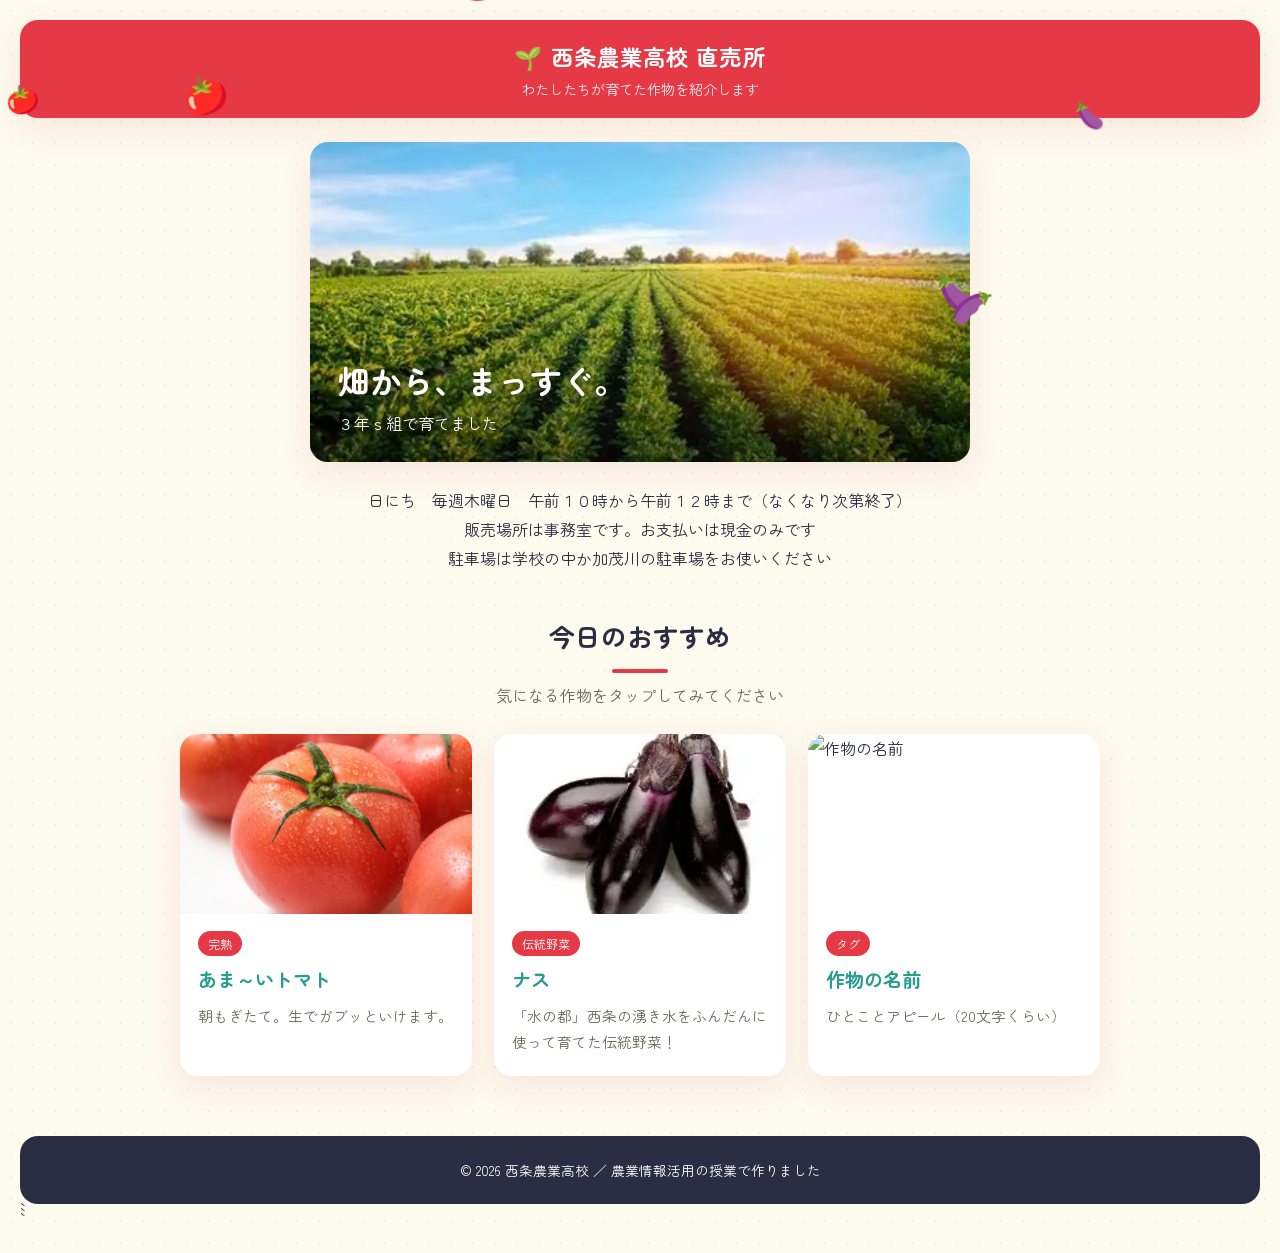
==== index.html @ 8bb03d38 "Update index.html" ====
<!DOCTYPE html>
<!-- =========================================================
     index.html  ―― サイトの入口（トップページ）
     👤 担当：構成リーダー（　小石蓮人　）さん

     このページは「お店の入口」です。
     ・上に大きな写真（ヒーロー）
     ・下に作物カードを並べる
     カードをクリックすると、各作物のページに移動します。
     新しい作物を追加するときは、下の <a class="card"> ... </a> を
     1つコピーして、リンク先・写真・名前を変えればOK。
     ========================================================= -->
<html lang="ja">
<head>
  <meta charset="UTF-8">
  <meta name="viewport" content="width=device-width, initial-scale=1.0">

  <!-- ✏️ ブラウザのタブに出る名前。学校・農場の名前に変えよう -->
  <title>西条農業高校 直売所サイト</title>

  <!-- 見た目を読み込む（さわらなくてOK） -->
  <link rel="stylesheet" href="style.css">
  <!-- フォント（さわらなくてOK） -->
  <link rel="preconnect" href="https://fonts.googleapis.com">
  <link rel="preconnect" href="https://fonts.gstatic.com" crossorigin>
  <link href="https://fonts.googleapis.com/css2?family=Zen+Maru+Gothic:wght@400;500;700&display=swap" rel="stylesheet">
</head>

<body>

  <!-- ▼ 上の帯（全ページ共通）✏️ 農場名を変えよう -->
  <header class="site-header">
    <div class="farm-name">🌱 西条農業高校 直売所</div>
    <div class="farm-sub">わたしたちが育てた作物を紹介します</div>
  </header>

  <!-- ▼ ヒーロー（一番上の大きな写真）✏️ images/hero.jpg を自分たちの写真に -->
  <section class="hero">
    <img src="images/sainougazou.jpg" alt="学校農場の写真">
    <div class="hero-text">
      <h1>畑から、まっすぐ。</h1>
      <p>３年ｓ組で育てました</p>
    </div>
  </section>
 <p class="center-text">日にち　毎週木曜日　午前１０時から午前１２時まで（なくなり次第終了）</p>
     <p class="center-text">販売場所は事務室です。お支払いは現金のみです</p>
     <p class="center-text">駐車場は学校の中か加茂川の駐車場をお使いください</p>
     
  <!-- ▼ ここから作物の一覧 -->
  <main class="container">
    <h2 class="section-title">今日のおすすめ</h2>
    <p class="lead">気になる作物をタップしてみてください</p>

    <div class="card-grid">

      <!-- ===== カード1：トマト（見本ページにリンク）===== -->
      <a class="card" href="tomato.html">
        <img src="images/tomato.jpg" alt="トマト">
          
        <div class="card-body">
          <span class="tag">完熟</span>
          <h3>あま～いトマト</h3>
          <p>朝もぎたて。生でガブッといけます。</p>
        </div>
      </a>

      <!-- ===== カード2：あなたの作物（コピーして増やせる）===== -->
      <!-- ✏️ href を作ったページ名に、img を写真に、文章を自分の言葉に -->
      <a class="card" href="template-product.html">
        <img src="images/nasu.jpg" alt="作物の名前">
           
        <div class="card-body">
          <span class="tag">伝統野菜</span>
          <h3>ナス</h3>
          <p>「水の都」西条の湧き水をふんだんに使って育てた伝統野菜！</p>
        </div>
      </a>

      <!-- ===== カード3：コピー用の見本（増やすときはこれを複製）===== -->
      <a class="card" href="template-product.html">
        <img src="images/photo.jpg" alt="作物の名前">
        <div class="card-body">
          <span class="tag">タグ</span>
          <h3>作物の名前</h3>
          <p>ひとことアピール（20文字くらい）</p>
        </div>
      </a>

    </div>
  </main>

  <!-- ▼ 下の帯（全ページ共通）✏️ 学校名・年などを入れよう -->
  <footer class="site-footer">
    © 2026 西条農業高校 ／ 農業情報活用の授業で作りました
  </footer>

<script>
        // 降らせたい絵文字のリスト
        const emojis = ['🍅', '🍆', '🍅', '🍆']; 

        function createDrop() {
            const drop = document.createElement('div');
            
            // ランダムにトマトかナスを選ぶ
            drop.innerText = emojis[Math.floor(Math.random() * emojis.length)];
            
            // 基本のスタイルを設定
            drop.style.position = 'fixed';
            drop.style.left = Math.random() * 100 + 'vw'; // 左右ランダムな位置
            drop.style.fontSize = (Math.random() * 20 + 20) + 'px'; // 大きさ（20px〜40px）
            drop.style.zIndex = '9999'; // 一番手前に表示
            drop.style.pointerEvents = 'none'; // クリックの邪魔をしない
            drop.style.userSelect = 'none'; // 文字選択されないようにする
            
            // スタート位置（画面のすぐ上）
            let posY = -50;
            drop.style.top = posY + 'px';
            
            // クルクル回すための角度
            let angle = 0;
            const spinSpeed = Math.random() * 4 - 2; // 回転速度と方向をランダムに
            
            document.body.appendChild(drop);

            // 落ちるスピードをランダムに設定（数値が大きいほど速い）
            const fallSpeed = Math.random() * 3 + 2; 

            // パラパラと下に動かすタイマー処理
            const timer = setInterval(() => {
                posY += fallSpeed; // 下に移動
                angle += spinSpeed; // 回転
                
                drop.style.top = posY + 'px';
                drop.style.transform = `rotate(${angle}deg)`;
                
                // 画面の一番下（ウィンドウの高さ）を超えたら消去する
                if (posY > window.innerHeight) {
                    clearInterval(timer);
                    drop.remove();
                }
            }, 20); // 0.02秒ごとに少しずつ動かす
        }

        // 0.4秒（400ミリ秒）ごとに1個降らせる
        setInterval(createDrop, 400);
    </script>
    ```


</body>
</html>
---- style.css ----
/* =========================================================
   1. テーマカラーの設定（トマト色・一括管理）
   ========================================================= */
:root {
    --primary-color: #e63946;    /* トマトの鮮やかな赤 */
    --accent-color: #2a9d8f;     /* ヘタの新鮮な緑 */
    --bg-color: #fdfaee;         /* 優しいクリーム色の背景 */
    --text-color: #2b2d42;       /* 読みやすい濃いグレー */
    --card-bg: #ffffff;          /* カードの白 */
    --radius: 18px;              /* 角の丸み */
    --shadow: 0 10px 30px rgba(230, 57, 70, 0.1); /* トマト色に合わせた柔らかい影 */
}

/* =========================================================
   2. 全体・ベースの設定
   ========================================================= */
* {
    margin: 0;
    padding: 0;
    box-sizing: border-box;
}

body {
    font-family: "Zen Maru Gothic", 'Helvetica Neue', Arial, sans-serif;
    background-color: var(--bg-color);
    color: var(--text-color);
    line-height: 1.8;
    padding: 20px;
    /* 背景にうっすら緑のドット模様（トマト畑のイメージ） */
    background-image: radial-gradient(rgba(42, 157, 143, 0.08) 1px, transparent 1px);
    background-size: 22px 22px;
}

img {
    max-width: 100%;
    display: block;
}

a {
    color: var(--accent-color);
}

/* 中身を中央にそろえる共通の箱 */
.container {
    max-width: 960px;
    margin: 0 auto;
    padding: 0 20px;
}

.center-text {
    text-align: center;
}

/* =========================================================
   3. ヘッダー（全ページ共通の上の帯）
   ========================================================= */
.site-header {
    background-color: var(--primary-color); /* ヘッダーをトマトの赤に */
    color: #fff;
    padding: 16px 24px;
    text-align: center;
    border-radius: var(--radius);
    margin-bottom: 20px;
    box-shadow: var(--shadow);
}

.site-header .farm-name {
    font-size: 1.4rem;
    font-weight: 700;
    letter-spacing: 0.05em;
}

.site-header .farm-sub {
    font-size: 0.9rem;
    opacity: 0.9;
}

/* =========================================================
   4. トップページの「ヒーロー」（一番上の大きな写真）
   ========================================================= */
.hero {
    position: relative;
    margin: 24px auto;
    max-width: 660px;
    border-radius: var(--radius);
    overflow: hidden;
    box-shadow: var(--shadow);
}

.hero img {
    width: 100%;
    height: 320px;
    object-fit: cover;
    transition: transform 0.5s ease;
}

/* ヒーロー画像も少しだけ動くと楽しい */
.hero:hover img {
    transform: scale(1.03);
}

.hero .hero-text {
    position: absolute;
    left: 28px;
    bottom: 24px;
    color: #fff;
    text-shadow: 0 2px 8px rgba(0, 0, 0, 0.5);
    z-index: 2;
}

.hero .hero-text h1 {
    font-size: 2rem;
}

/* 画像の上にうっすら黒い影を敷いて文字を読みやすくする */
.hero::after {
    content: '';
    position: absolute;
    top: 0; left: 0; width: 100%; height: 100%;
    background: linear-gradient(to top, rgba(0,0,0,0.5) 0%, transparent 60%);
    pointer-events: none;
}

/* =========================================================
   5. セクションの見出し
   ========================================================= */
.section-title {
    text-align: center;
    color: var(--text-color);
    font-size: 1.6rem;
    margin: 40px 0 8px;
}

.section-title::after {
    content: "";
    display: block;
    width: 56px;
    height: 4px;
    background: var(--primary-color); /* 下線をトマトの赤に */
    border-radius: 2px;
    margin: 10px auto 0;
}

.lead {
    text-align: center;
    color: #6b6657;
    margin-bottom: 24px;
}

/* =========================================================
   6. トップページの商品カード（クリックで各ページへ）
   ========================================================= */
.card-grid {
    display: grid;
    grid-template-columns: repeat(auto-fill, minmax(240px, 1fr));
    gap: 22px;
    margin: 20px 0 60px;
}

.card {
    background: var(--card-bg);
    border-radius: var(--radius);
    overflow: hidden;
    box-shadow: var(--shadow);
    text-decoration: none;
    color: var(--text-color);
    transition: transform 0.2s ease, box-shadow 0.2s ease;
    display: flex;
    flex-direction: column; /* 高さを揃えるための設定 */
}

.card:hover {
    transform: translateY(-6px);            /* マウスを乗せると少し浮く */
    box-shadow: 0 16px 36px rgba(230, 57, 70, 0.2); /* ホバー時はトマト色の影に */
}

.card img {
    width: 100%;
    height: 180px;
    object-fit: cover;
    transition: transform 0.3s ease;
}

.card:hover img {
    transform: scale(1.05);                 /* マウスホバーで画像が少し拡大 */
}

.card .card-body {
    padding: 14px 18px 20px;
    flex-grow: 1;                           /* 中身が短くてもカードの下まで引き伸ばす */
}

.card .card-body h3 {
    color: var(--accent-color);             /* ヘタの新鮮な緑 */
    font-size: 1.2rem;
    margin-bottom: 6px;
}

.card .card-body p {
    font-size: 0.92rem;
    color: #6b6657;
}

.card .tag {
    display: inline-block;
    background: var(--primary-color);       /* トマトの赤 */
    color: #fff;
    font-size: 0.75rem;
    padding: 2px 10px;
    border-radius: 999px;
    margin-bottom: 6px;
}

/* =========================================================
   7. 商品ページ（tomato.html など 1作物のページ）
   ========================================================= */
.product {
    background: var(--card-bg);
    max-width: 760px;
    margin: 30px auto 50px;
    border-radius: var(--radius);
    overflow: hidden;
    box-shadow: var(--shadow);
}

.product .product-photo {
    width: 100%;
    height: 360px;
    object-fit: cover;
}

.product .product-body {
    padding: 28px 30px 36px;
}

.product .catch {
    color: var(--primary-color);           /* トマトの赤 */
    font-weight: 700;
    font-size: 1.1rem;
}

.product h1 {
    color: var(--text-color);
    font-size: 2rem;
    margin: 4px 0 18px;
}

/* 「だれに / おすすめの食べ方」などの小見出し */
.product h2 {
    color: var(--text-color);
    font-size: 1.2rem;
    border-left: 6px solid var(--primary-color); /* 左側の縦線をトマトの赤に */
    padding-left: 12px;
    margin: 26px 0 8px;
}

.back-link {
    display: inline-block;
    margin: 0 0 30px 20px;
    color: var(--accent-color);             /* ヘタの緑 */
    text-decoration: none;
    font-weight: 500;
}

.back-link:hover {
    text-decoration: underline;
}

/* =========================================================
   8. フッター（全ページ共通の下の帯）
   ========================================================= */
.site-footer {
    background: var(--text-color);          /* 濃いグレー */
    color: #fff;
    text-align: center;
    padding: 22px;
    font-size: 0.85rem;
    margin-top: 40px;
    border-radius: var(--radius);
}

/* =========================================================
   9. スマホ向けの調整
   ========================================================= */
@media (max-width: 600px) {
    body {
        padding: 10px;
    }
    .hero img { 
        height: 220px; 
    }
    .hero .hero-text h1 { 
        font-size: 1.4rem; 
    }
    .product .product-photo { 
        height: 240px; 
    }
    .product .product-body {
        padding: 20px 16px 24px;            /* 画面が狭いときは余白を詰めて読みやすく */
    }
}
/* =========================================================
   トマトとナスが降るアニメーションの設定
   ========================================================= */
@keyframes fall {
    0% {
        top: -50px;
        opacity: 0;
    }
    10% {
        opacity: 1; /* 画面に入ったらパッと見えるように */
    }
    100% {
        top: 105vh; /* 画面の一番下まで落ちる */
    }
}

@keyframes spin {
    0% {
        transform: rotate(0deg);
    }
    100% {
        transform: rotate(360deg); /* 1周くるくる回る */
    }
}
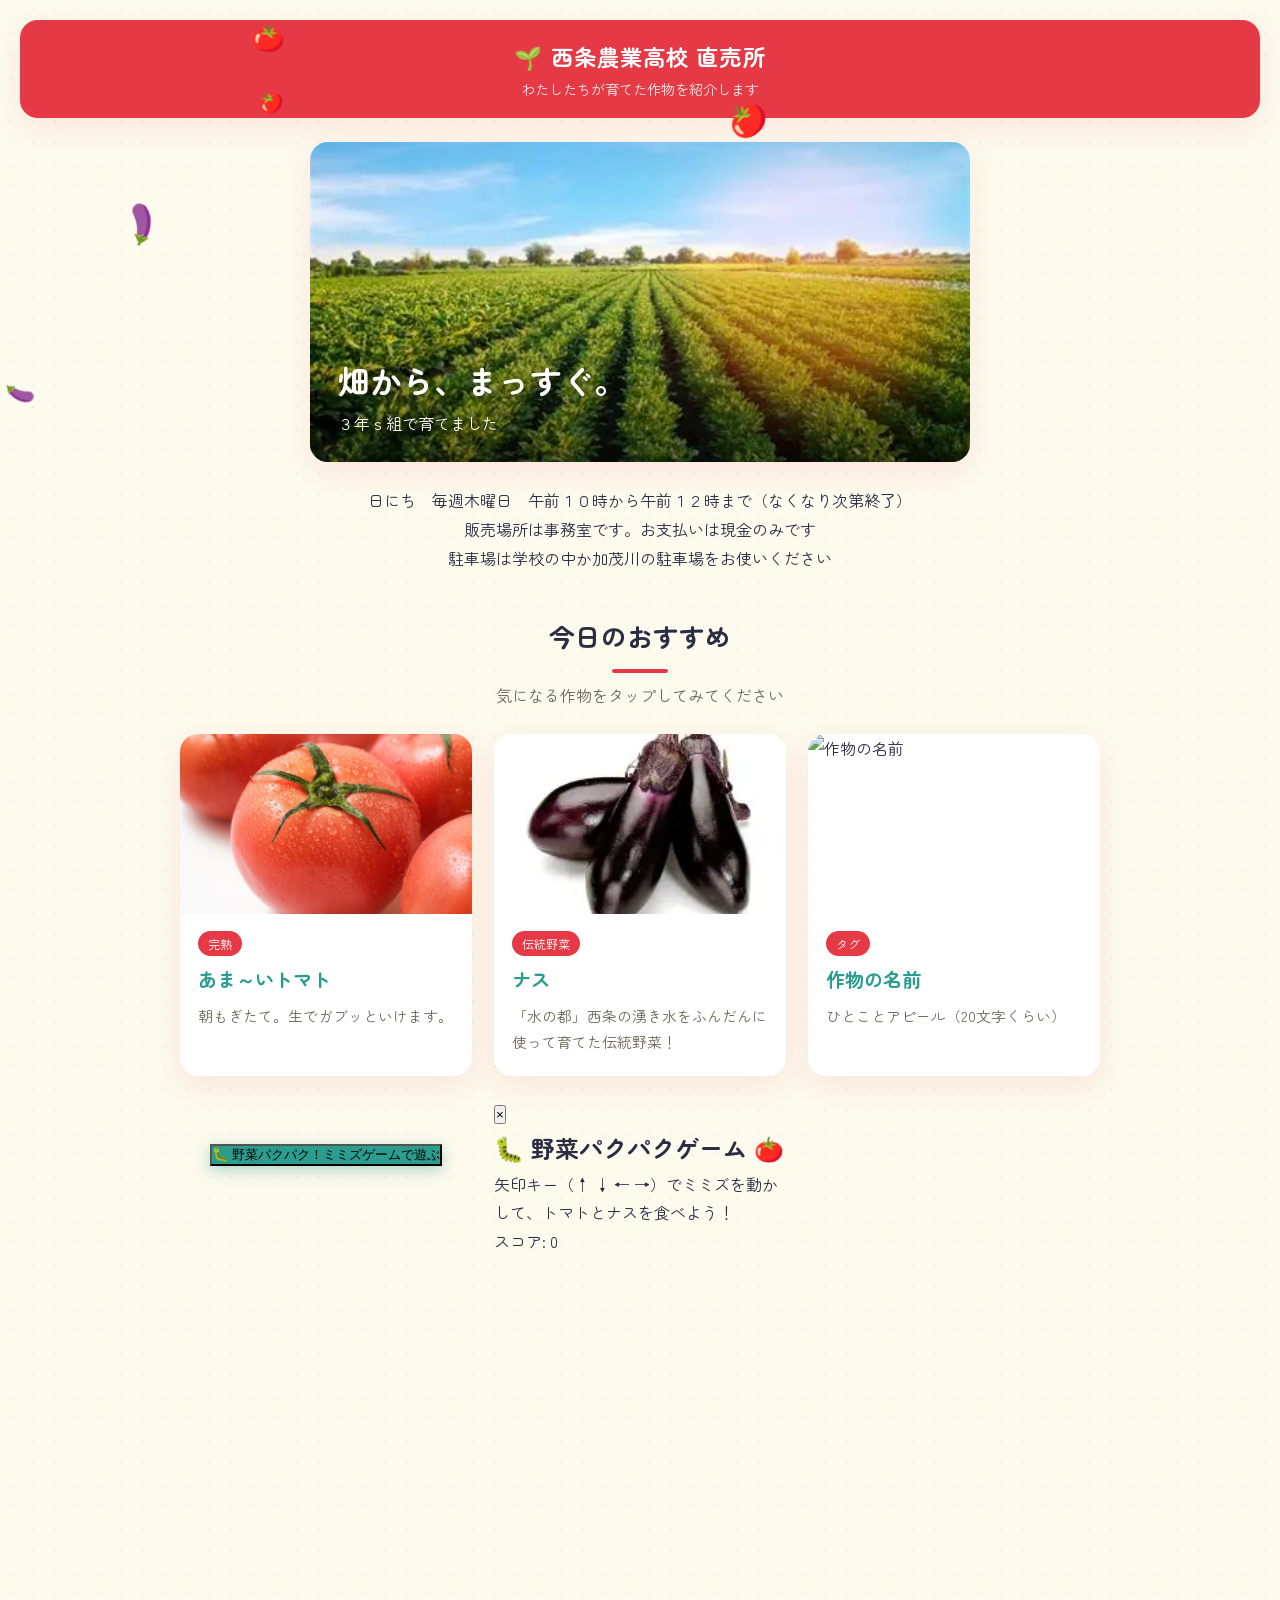
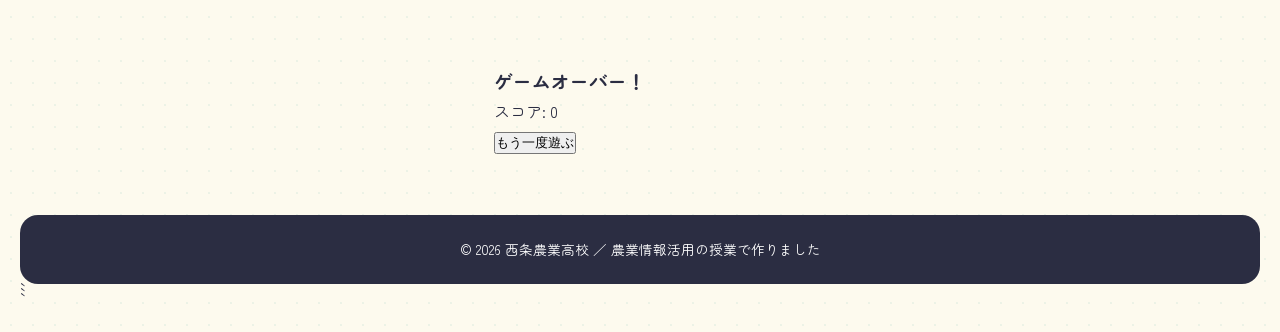
==== commit c8cad790: "Update index.html" ====
--- a/index.html
+++ b/index.html
@@ -86,6 +86,33 @@
         </div>
       </a>
 
+         <div class="center-text" style="margin: 40px 0;">
+    <button id="open-game-btn" class="btn" style="background-color: var(--accent-color); box-shadow: 0 4px 15px rgba(42, 157, 143, 0.4);">
+        🐛 野菜パクパク！ミミズゲームで遊ぶ
+    </button>
+</div>
+
+<div id="game-overlay" class="game-overlay">
+    <div class="game-modal">
+        <button id="close-game-btn" class="close-btn">&times;</button>
+        <h2>🐛 野菜パクパクゲーム 🍅</h2>
+        <p class="game-instruction">矢印キー（↑ ↓ ← →）でミミズを動かして、トマトとナスを食べよう！</p>
+        
+        <div class="score-board">
+            スコア: <span id="game-score">0</span>
+        </div>
+        
+        <div class="canvas-wrapper">
+            <canvas id="gameCanvas" width="400" height="400"></canvas>
+            <div id="game-over-screen" class="game-over-screen">
+                <h3>ゲームオーバー！</h3>
+                <p>スコア: <span id="final-score">0</span></p>
+                <button id="restart-game-btn" class="btn">もう一度遊ぶ</button>
+            </div>
+        </div>
+    </div>
+</div>
+         
     </div>
   </main>
 
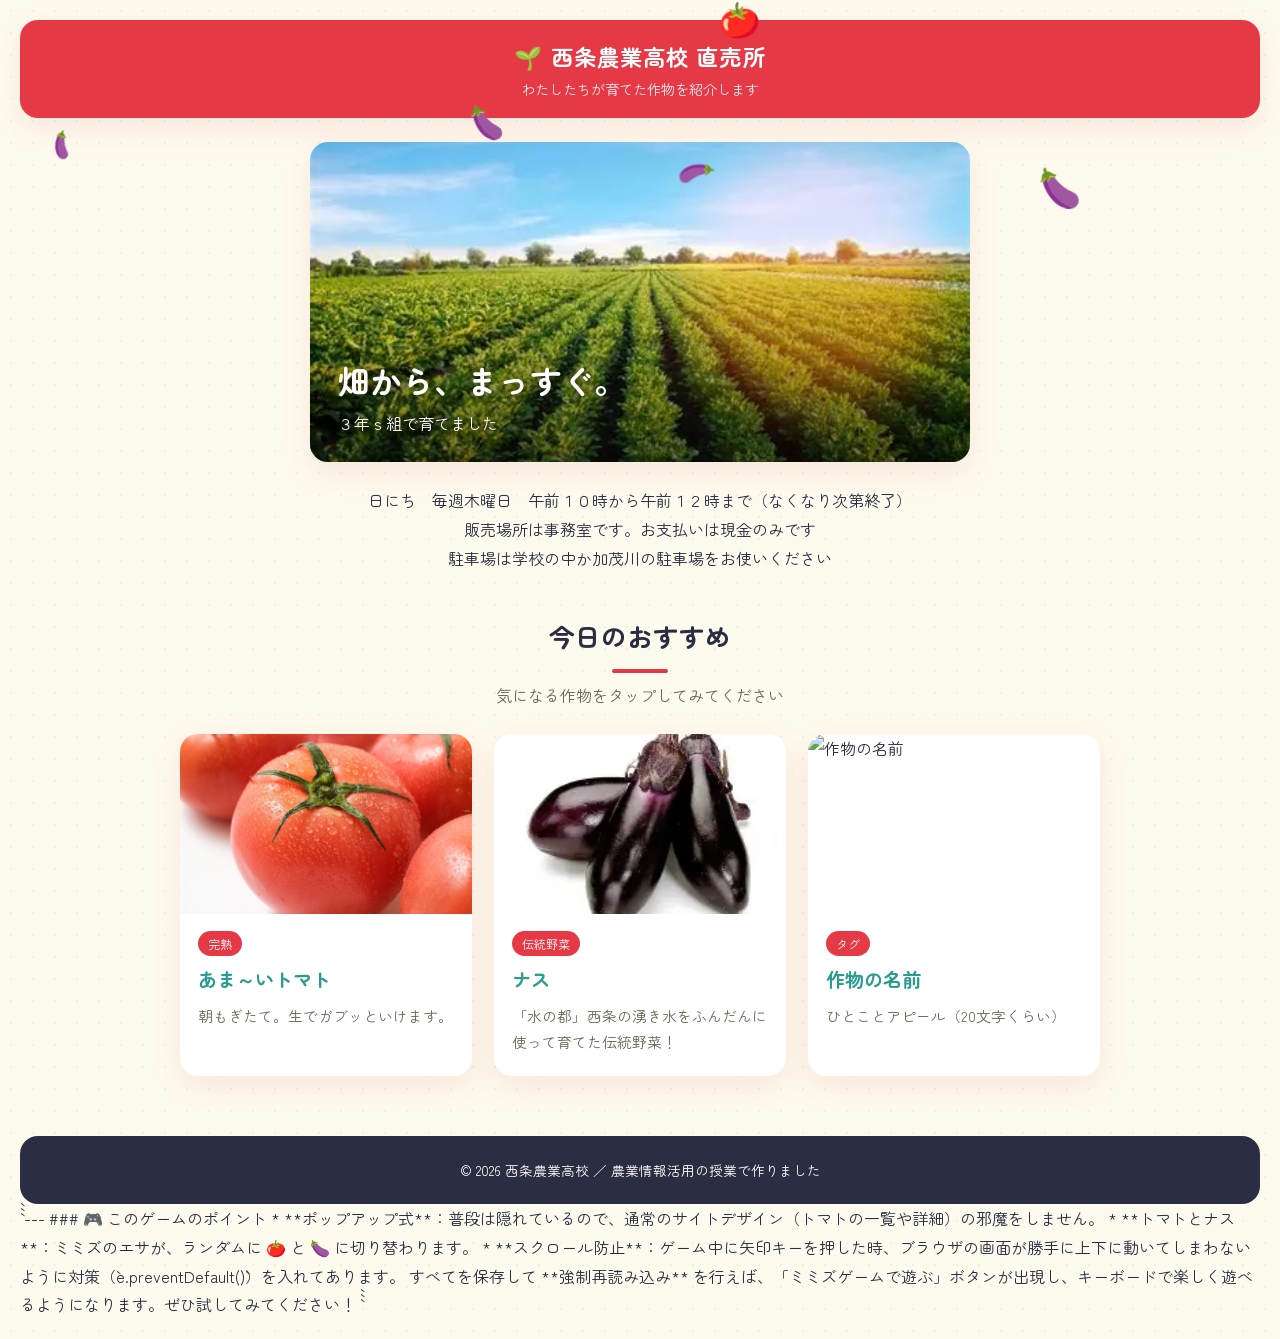
==== commit 15288aaf: "Update index.html" ====
--- a/index.html
+++ b/index.html
@@ -86,33 +86,6 @@
         </div>
       </a>
 
-         <div class="center-text" style="margin: 40px 0;">
-    <button id="open-game-btn" class="btn" style="background-color: var(--accent-color); box-shadow: 0 4px 15px rgba(42, 157, 143, 0.4);">
-        🐛 野菜パクパク！ミミズゲームで遊ぶ
-    </button>
-</div>
-
-<div id="game-overlay" class="game-overlay">
-    <div class="game-modal">
-        <button id="close-game-btn" class="close-btn">&times;</button>
-        <h2>🐛 野菜パクパクゲーム 🍅</h2>
-        <p class="game-instruction">矢印キー（↑ ↓ ← →）でミミズを動かして、トマトとナスを食べよう！</p>
-        
-        <div class="score-board">
-            スコア: <span id="game-score">0</span>
-        </div>
-        
-        <div class="canvas-wrapper">
-            <canvas id="gameCanvas" width="400" height="400"></canvas>
-            <div id="game-over-screen" class="game-over-screen">
-                <h3>ゲームオーバー！</h3>
-                <p>スコア: <span id="final-score">0</span></p>
-                <button id="restart-game-btn" class="btn">もう一度遊ぶ</button>
-            </div>
-        </div>
-    </div>
-</div>
-         
     </div>
   </main>
 
@@ -171,6 +144,147 @@
         // 0.4秒（400ミリ秒）ごとに1個降らせる
         setInterval(createDrop, 400);
     </script>
+     <script>
+        const overlay = document.getElementById('game-overlay');
+        const openBtn = document.getElementById('open-game-btn');
+        const closeBtn = document.getElementById('close-game-btn');
+        const restartBtn = document.getElementById('restart-game-btn');
+        const gameOverScreen = document.getElementById('game-over-screen');
+        const canvas = document.getElementById('gameCanvas');
+        const ctx = canvas.getContext('2d');
+        const scoreEl = document.getElementById('game-score');
+        const finalScoreEl = document.getElementById('final-score');
+
+        const gridSize = 20; // 1マスのサイズ
+        const tileCount = canvas.width / gridSize; // マス目の数(20x20)
+
+        let snake, dx, dy, food, score, gameInterval, isGameOver;
+
+        // ゲーム初期化
+        function initGame() {
+            snake = [{x: 10, y: 10}]; // ミミズの初期位置（真ん中）
+            dx = 1; dy = 0; // 最初は右に動く
+            score = 0;
+            isGameOver = false;
+            scoreEl.innerText = score;
+            gameOverScreen.style.display = 'none';
+            spawnFood();
+            if(gameInterval) clearInterval(gameInterval);
+            gameInterval = setInterval(updateGame, 150); // 0.15秒ごとに動く（速度調整）
+        }
+
+        // エサ（トマトかナス）をランダムな位置に配置
+        function spawnFood() {
+            food = {
+                x: Math.floor(Math.random() * tileCount),
+                y: Math.floor(Math.random() * tileCount),
+                type: Math.random() > 0.5 ? '🍅' : '🍆' // 50%の確率でどっちかになる
+            };
+            // ミミズの体の上にエサが乗ったら再配置
+            snake.forEach(part => {
+                if(part.x === food.x && part.y === food.y) spawnFood();
+            });
+        }
+
+        // ゲームのメイン処理（描画と衝突判定）
+        function updateGame() {
+            if (isGameOver) return;
+
+            // 新しい頭の位置を計算
+            const head = {x: snake[0].x + dx, y: snake[0].y + dy};
+
+            // 壁に当たったか、自分の体に当たったかの判定
+            if (head.x < 0 || head.x >= tileCount || head.y < 0 || head.y >= tileCount || checkSelfCollision(head)) {
+                endGame();
+                return;
+            }
+
+            // ミミズの配列の先頭に新しい頭を追加
+            snake.unshift(head);
+
+            // エサを食べたか判定
+            if (head.x === food.x && head.y === food.y) {
+                score += 10;
+                scoreEl.innerText = score;
+                spawnFood();
+            } else {
+                // 食べてなければお尻を1つ消す（これで進んでいるように見える）
+                snake.pop();
+            }
+
+            drawGrid();
+        }
+
+        function checkSelfCollision(head) {
+            return snake.some((part, index) => index !== 0 && part.x === head.x && part.y === head.y);
+        }
+
+        // 画面の描画
+        function drawGrid() {
+            // 背景クリア
+            ctx.fillStyle = '#2b2d42';
+            ctx.fillRect(0, 0, canvas.width, canvas.height);
+
+            // エサの描画（絵文字）
+            ctx.font = "16px Arial";
+            ctx.textAlign = "center";
+            ctx.textBaseline = "middle";
+            ctx.fillText(food.type, food.x * gridSize + gridSize/2, food.y * gridSize + gridSize/2);
+
+            // ミミズの描画
+            snake.forEach((part, index) => {
+                // 頭はちょっと濃い緑、体は明るいヘタの緑
+                ctx.fillStyle = index === 0 ? '#1a665b' : '#2a9d8f';
+                ctx.beginPath();
+                ctx.arc(part.x * gridSize + gridSize/2, part.y * gridSize + gridSize/2, gridSize/2 - 1, 0, Math.PI * 2);
+                ctx.fill();
+            });
+        }
+
+        // ゲームオーバー処理
+        function endGame() {
+            isGameOver = true;
+            clearInterval(gameInterval);
+            finalScoreEl.innerText = score;
+            gameOverScreen.style.display = 'flex';
+        }
+
+        // キーボード操作
+        window.addEventListener('keydown', e => {
+            // ゲーム表示中のみ、矢印キーでの画面スクロールを防止
+            if (overlay.style.display === 'flex' && ['ArrowUp','ArrowDown','ArrowLeft','ArrowRight'].includes(e.key)) {
+                e.preventDefault();
+            }
+
+            switch(e.key) {
+                case 'ArrowUp':    if (dy === 0) { dx = 0; dy = -1; } break;
+                case 'ArrowDown':  if (dy === 0) { dx = 0; dy = 1; } break;
+                case 'ArrowLeft':  if (dx === 0) { dx = -1; dy = 0; } break;
+                case 'ArrowRight': if (dx === 0) { dx = 1; dy = 0; } break;
+            }
+        });
+
+        // ポップアップを開閉するボタンの設定
+        openBtn.addEventListener('click', () => {
+            overlay.style.display = 'flex';
+            initGame();
+        });
+        closeBtn.addEventListener('click', () => {
+            overlay.style.display = 'none';
+            clearInterval(gameInterval);
+        });
+        restartBtn.addEventListener('click', initGame);
+    </script>
+    ```
+
+---
+
+### 🎮 このゲームのポイント
+* **ポップアップ式**：普段は隠れているので、通常のサイトデザイン（トマトの一覧や詳細）の邪魔をしません。
+* **トマトとナス**：ミミズのエサが、ランダムに 🍅 と 🍆 に切り替わります。
+* **スクロール防止**：ゲーム中に矢印キーを押した時、ブラウザの画面が勝手に上下に動いてしまわないように対策（`e.preventDefault()`）を入れてあります。
+
+すべてを保存して **強制再読み込み** を行えば、「ミミズゲームで遊ぶ」ボタンが出現し、キーボードで楽しく遊べるようになります。ぜひ試してみてください！
     ```
 
 
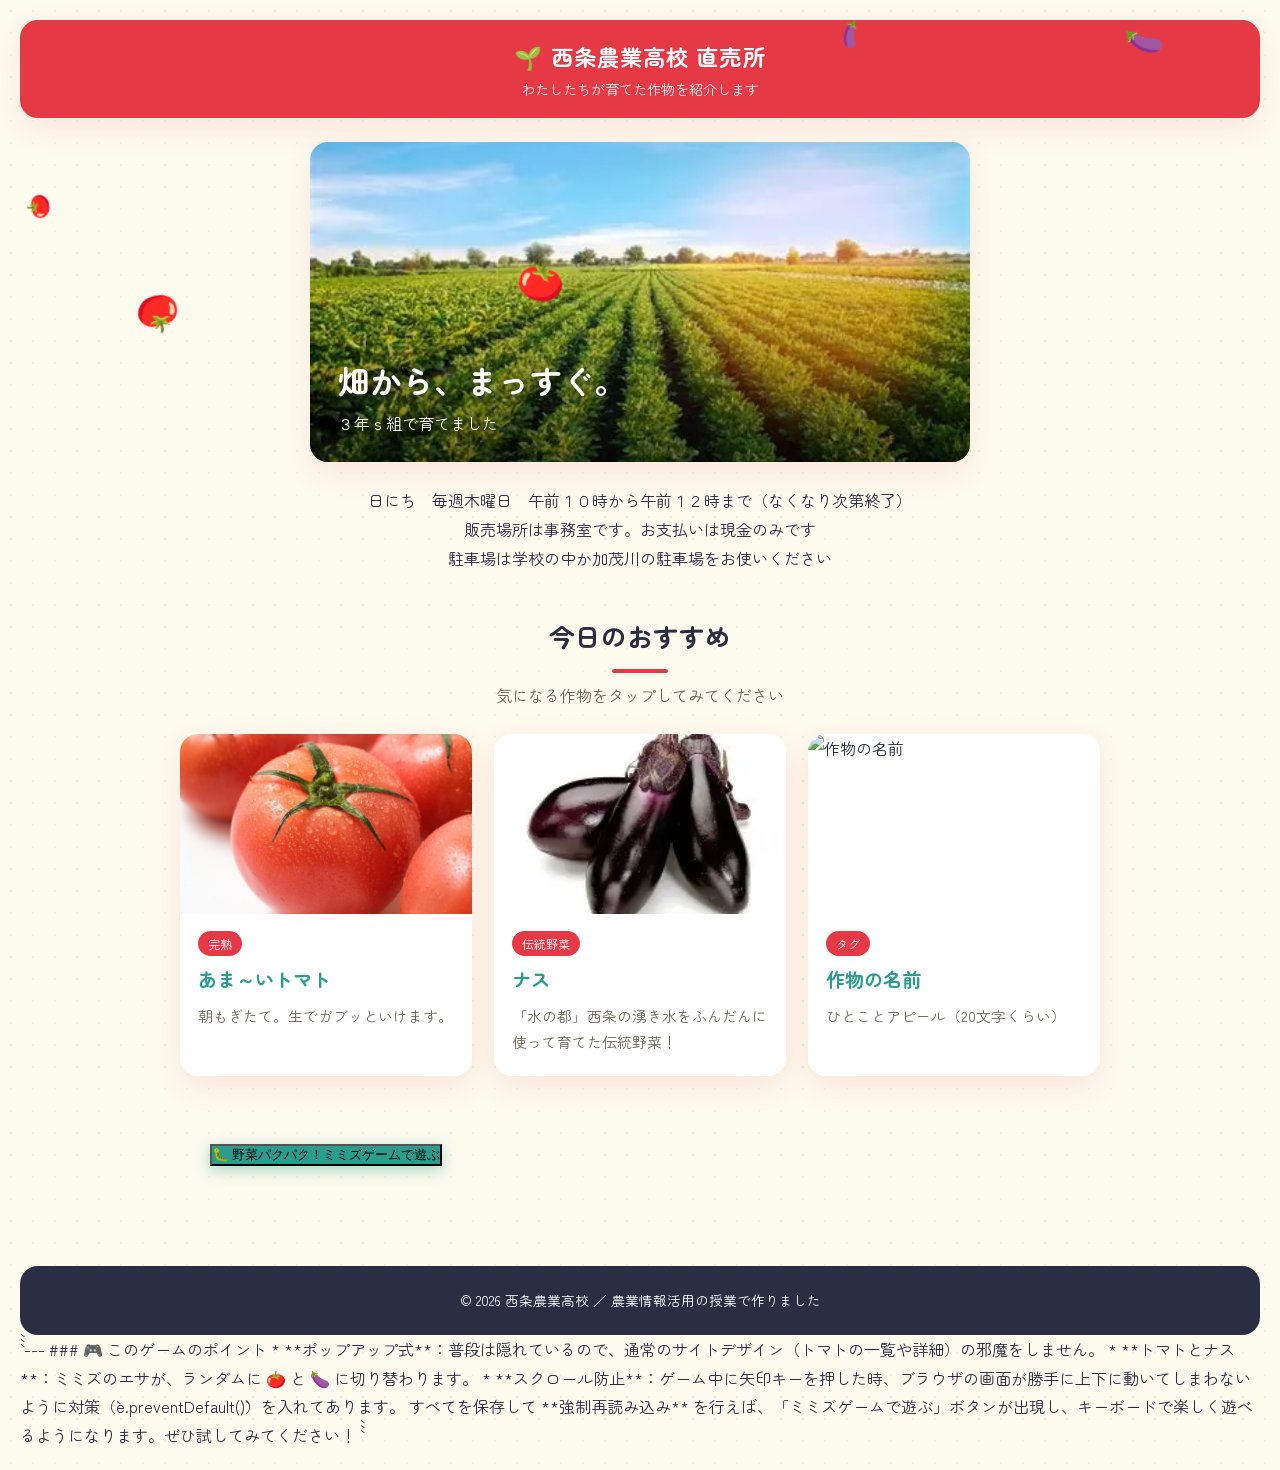
==== commit 41672c95: "Merge pull request #29 from saa24029-del/patch-17 Update index.html" ====
--- a/index.html
+++ b/index.html
@@ -86,6 +86,33 @@
         </div>
       </a>
 
+         <div class="center-text" style="margin: 40px 0;">
+    <button id="open-game-btn" class="btn" style="background-color: var(--accent-color); box-shadow: 0 4px 15px rgba(42, 157, 143, 0.4);">
+        🐛 野菜パクパク！ミミズゲームで遊ぶ
+    </button>
+</div>
+
+<div id="game-overlay" class="game-overlay">
+    <div class="game-modal">
+        <button id="close-game-btn" class="close-btn">&times;</button>
+        <h2>🐛 野菜パクパクゲーム 🍅</h2>
+        <p class="game-instruction">矢印キー（↑ ↓ ← →）でミミズを動かして、トマトとナスを食べよう！</p>
+        
+        <div class="score-board">
+            スコア: <span id="game-score">0</span>
+        </div>
+        
+        <div class="canvas-wrapper">
+            <canvas id="gameCanvas" width="400" height="400"></canvas>
+            <div id="game-over-screen" class="game-over-screen">
+                <h3>ゲームオーバー！</h3>
+                <p>スコア: <span id="final-score">0</span></p>
+                <button id="restart-game-btn" class="btn">もう一度遊ぶ</button>
+            </div>
+        </div>
+    </div>
+</div>
+         
     </div>
   </main>
 
--- a/style.css
+++ b/style.css
@@ -323,3 +323,72 @@
         transform: rotate(360deg); /* 1周くるくる回る */
     }
 }
+/* =========================================================
+   ミミズゲームのポップアップデザイン
+   ========================================================= */
+.game-overlay {
+    display: none; /* 最初は隠しておく */
+    position: fixed;
+    top: 0; left: 0; width: 100%; height: 100%;
+    background: rgba(0, 0, 0, 0.7);
+    z-index: 10000; /* 野菜が降るコード(9999)より手前に表示 */
+    justify-content: center;
+    align-items: center;
+}
+
+.game-modal {
+    background: var(--bg-color);
+    padding: 30px;
+    border-radius: var(--radius);
+    box-shadow: 0 20px 50px rgba(0,0,0,0.3);
+    text-align: center;
+    position: relative;
+    max-width: 460px;
+    width: 90%;
+}
+
+.close-btn {
+    position: absolute;
+    top: 10px; right: 15px;
+    background: none; border: none;
+    font-size: 2rem; color: var(--text-color);
+    cursor: pointer;
+}
+
+.game-instruction {
+    font-size: 0.85rem; color: #6b6657; margin-bottom: 10px;
+}
+
+.score-board {
+    font-size: 1.2rem; font-weight: bold; color: var(--primary-color); margin-bottom: 15px;
+}
+
+.canvas-wrapper {
+    position: relative;
+    width: 400px; height: 400px;
+    margin: 0 auto;
+    max-width: 100%;
+}
+
+#gameCanvas {
+    background: #2b2d42; /* ゲーム画面の背景（濃いグレー） */
+    border-radius: 10px;
+    display: block;
+    max-width: 100%;
+    box-shadow: inset 0 0 20px rgba(0,0,0,0.5);
+}
+
+.game-over-screen {
+    display: none;
+    position: absolute;
+    top: 0; left: 0; width: 100%; height: 100%;
+    background: rgba(43, 45, 66, 0.85);
+    border-radius: 10px;
+    color: #fff;
+    flex-direction: column;
+    justify-content: center;
+    align-items: center;
+    gap: 15px;
+}
+
+.game-over-screen h3 { font-size: 2rem; color: var(--primary-color); }
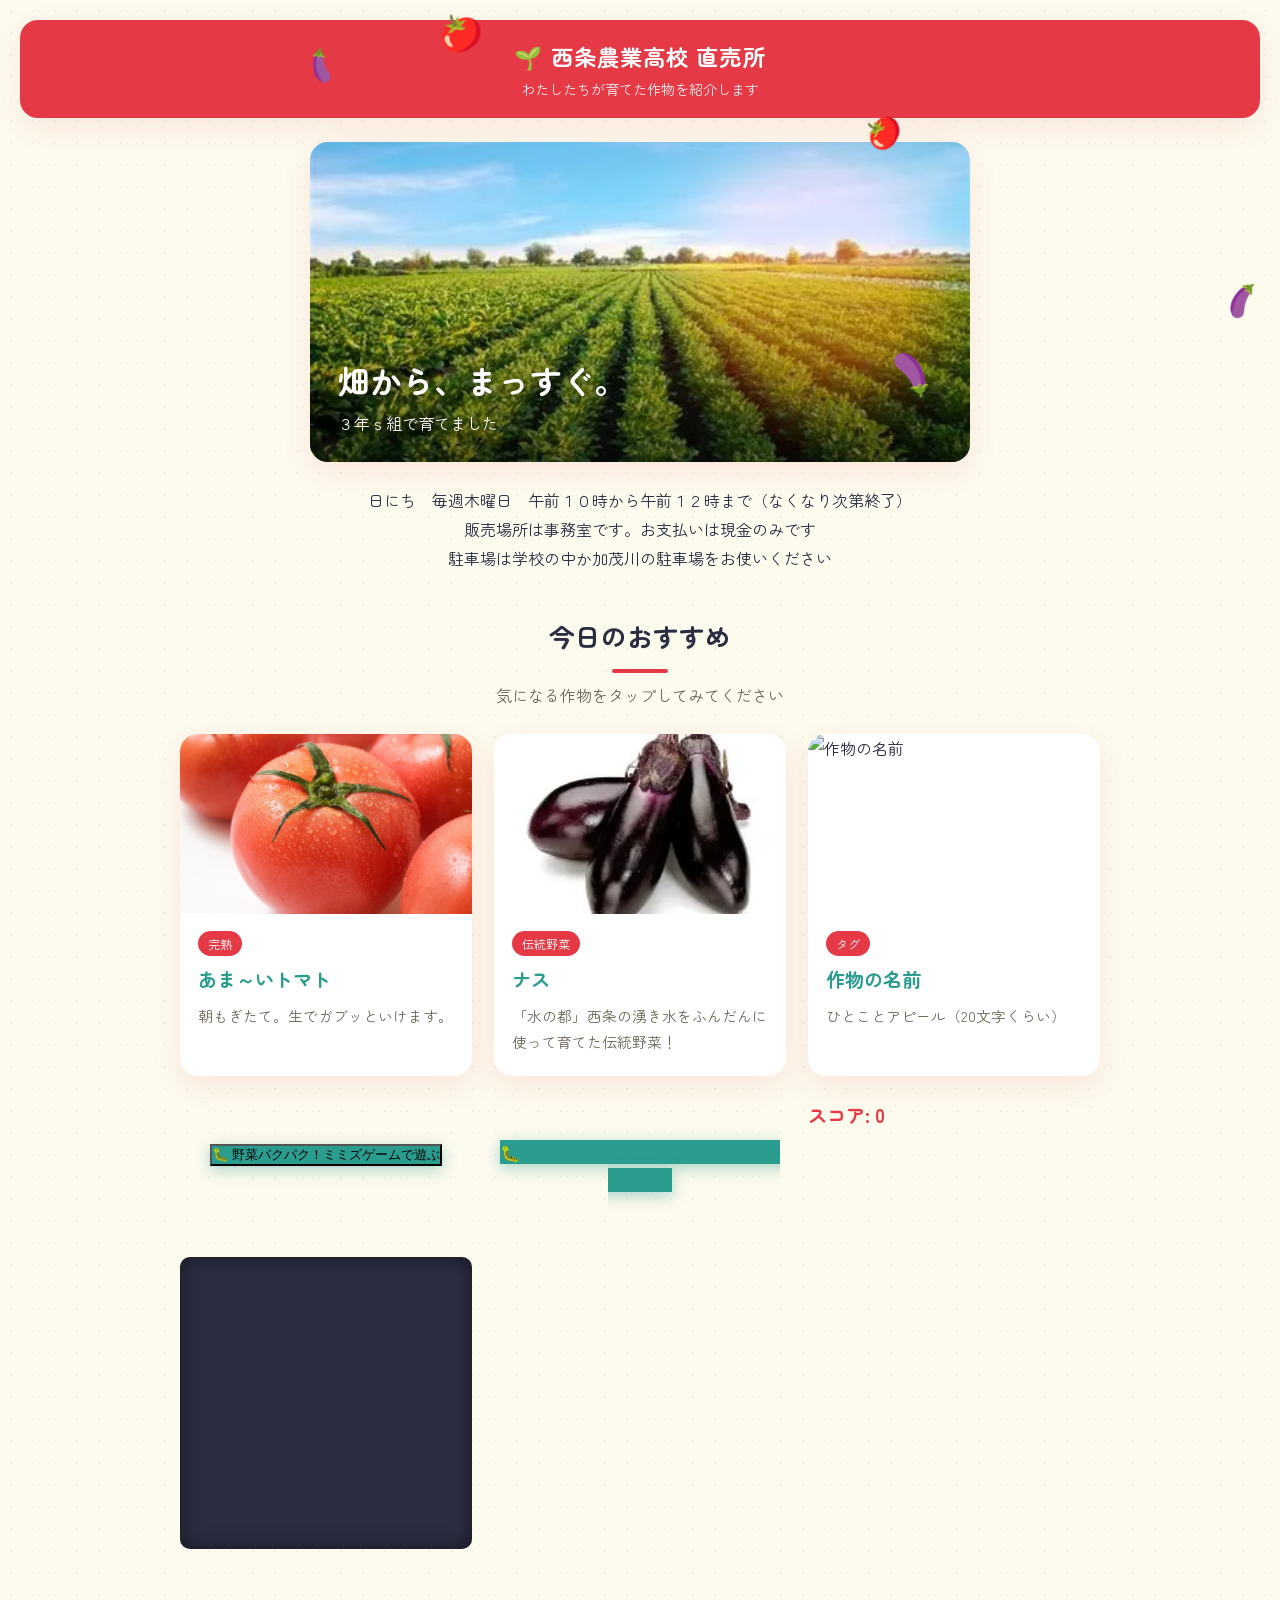
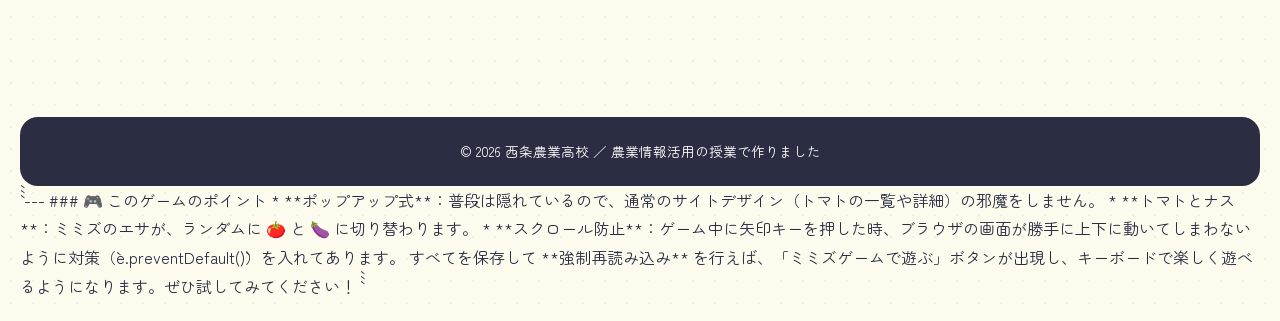
==== commit 69c5e936: "Update index.html" ====
--- a/index.html
+++ b/index.html
@@ -92,11 +92,11 @@
     </button>
 </div>
 
-<div id="game-overlay" class="game-overlay">
-    <div class="game-modal">
-        <button id="close-game-btn" class="close-btn">&times;</button>
-        <h2>🐛 野菜パクパクゲーム 🍅</h2>
-        <p class="game-instruction">矢印キー（↑ ↓ ← →）でミミズを動かして、トマトとナスを食べよう！</p>
+<div class="center-text" style="margin: 40px 0;">
+    <a href="game.html" class="btn" style="background-color: var(--accent-color); box-shadow: 0 4px 15px rgba(42, 157, 143, 0.4); text-decoration: none;">
+        🐛 野菜パクパク！ミミズゲームを別画面で開く
+    </a>
+</div>
         
         <div class="score-board">
             スコア: <span id="game-score">0</span>
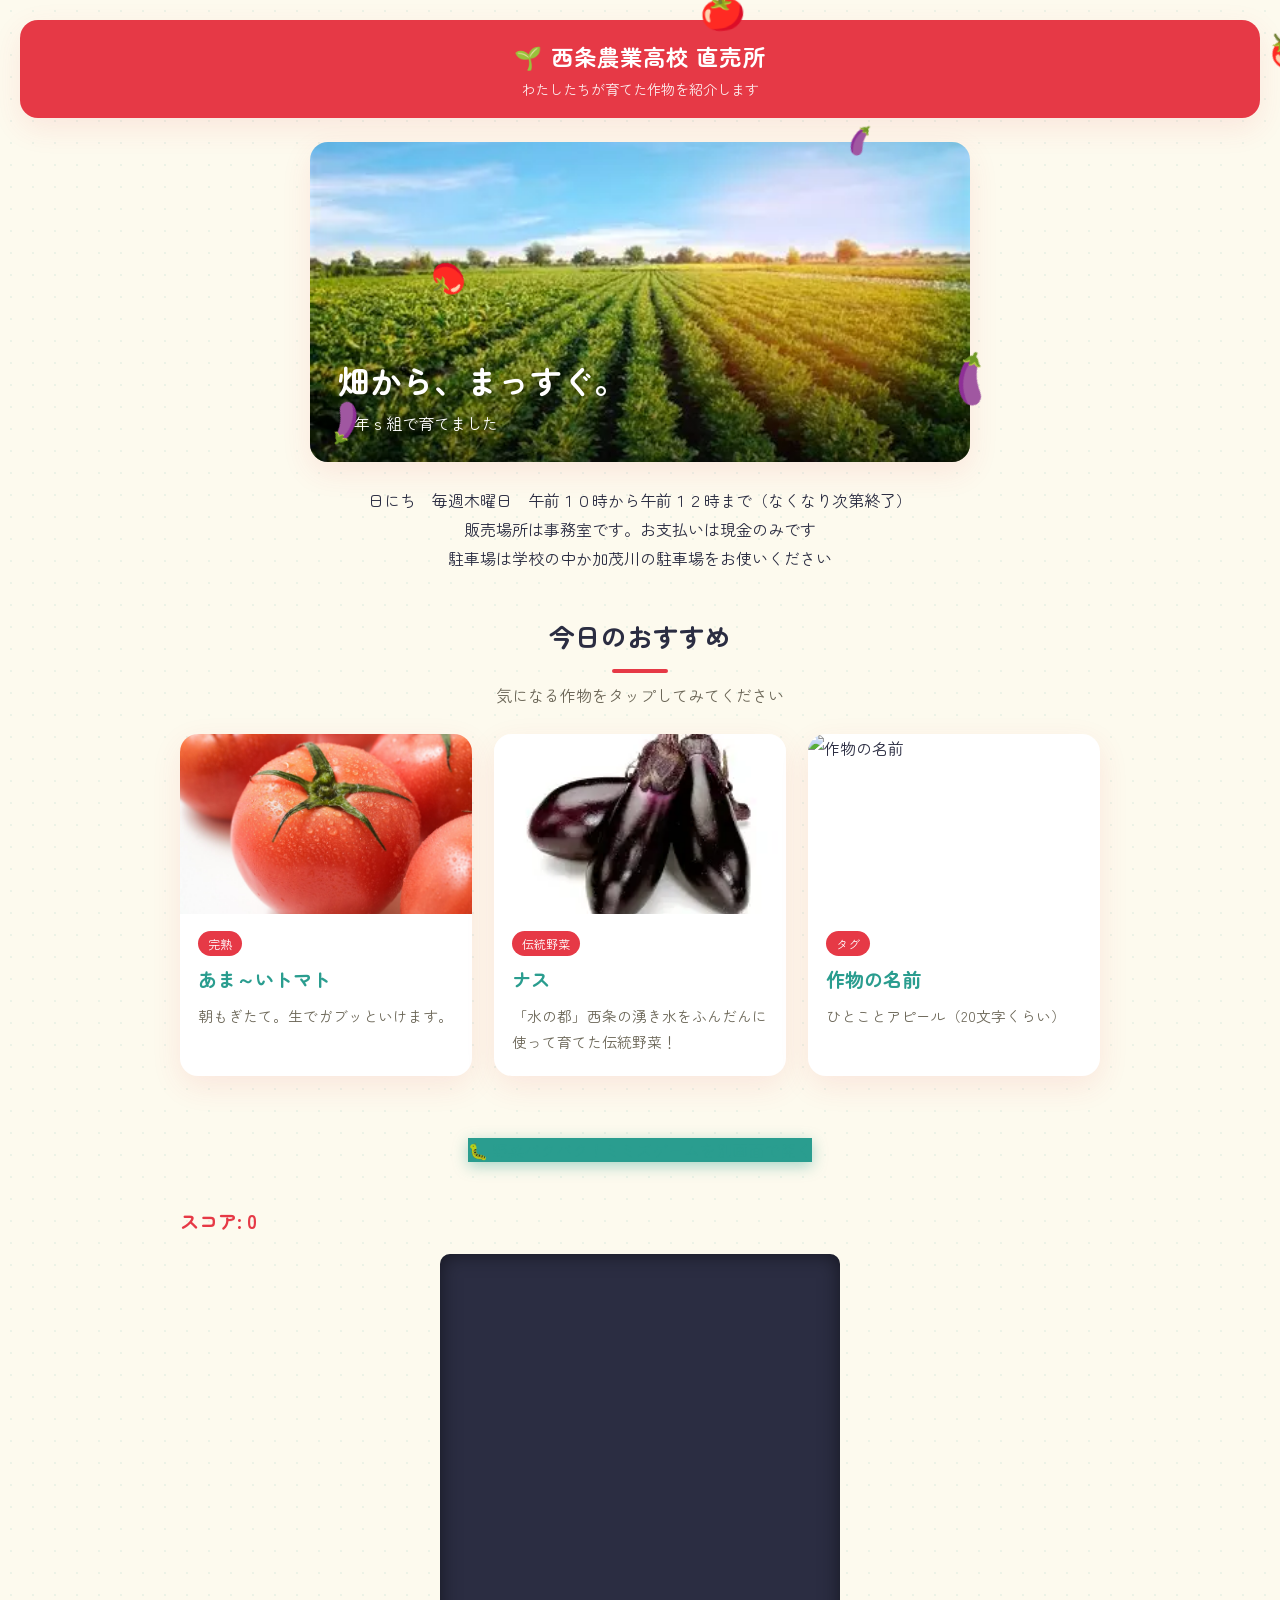
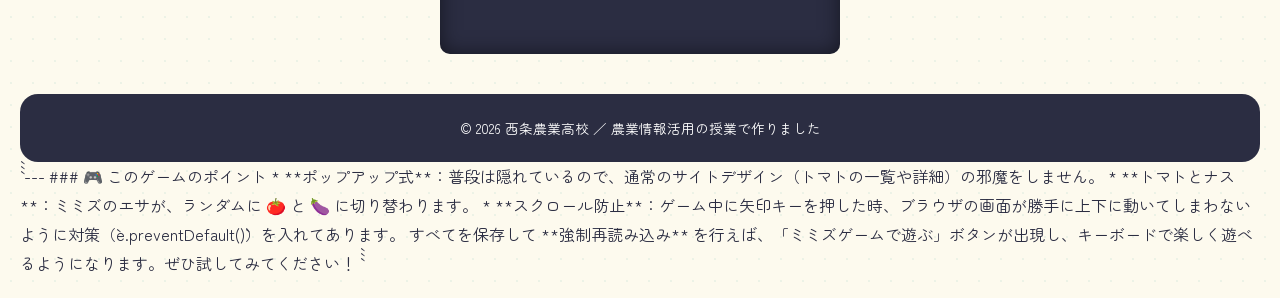
==== commit 784ca6da: "Update index.html" ====
--- a/index.html
+++ b/index.html
@@ -86,10 +86,7 @@
         </div>
       </a>
 
-         <div class="center-text" style="margin: 40px 0;">
-    <button id="open-game-btn" class="btn" style="background-color: var(--accent-color); box-shadow: 0 4px 15px rgba(42, 157, 143, 0.4);">
-        🐛 野菜パクパク！ミミズゲームで遊ぶ
-    </button>
+       
 </div>
 
 <div class="center-text" style="margin: 40px 0;">
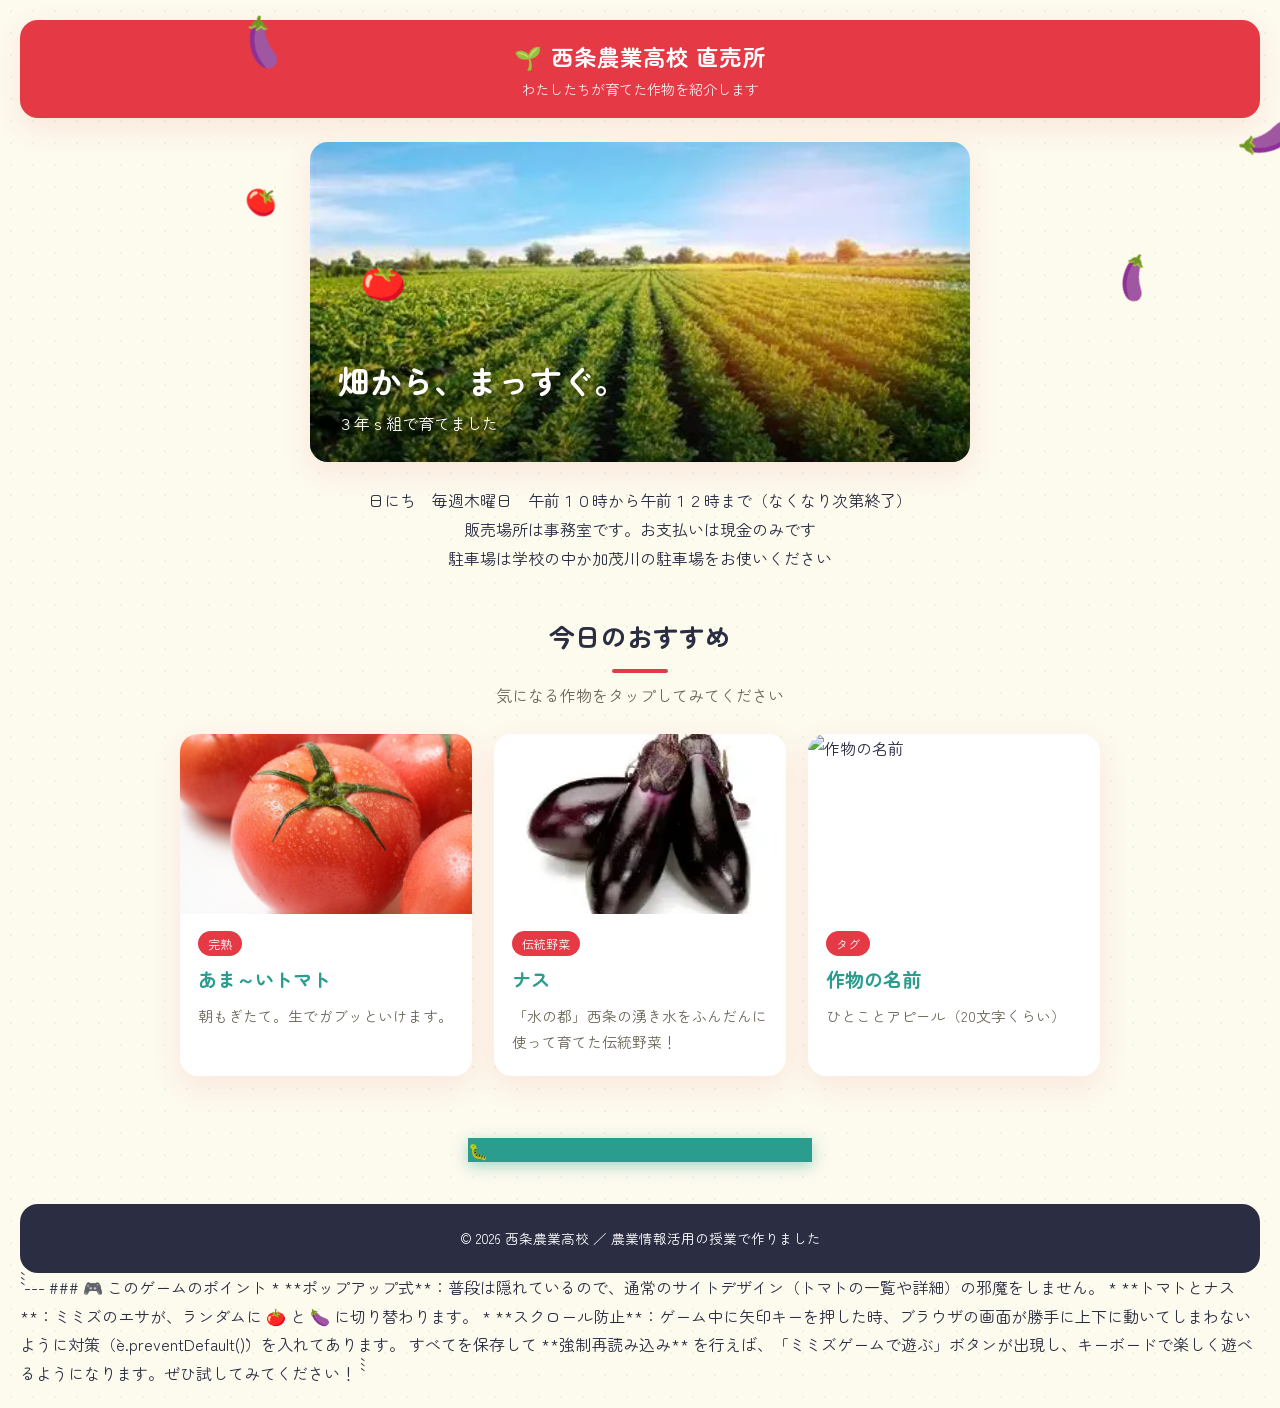
==== commit 8b01b8d4: "Update index.html" ====
--- a/index.html
+++ b/index.html
@@ -89,28 +89,12 @@
        
 </div>
 
-<div class="center-text" style="margin: 40px 0;">
-    <a href="game.html" class="btn" style="background-color: var(--accent-color); box-shadow: 0 4px 15px rgba(42, 157, 143, 0.4); text-decoration: none;">
-        🐛 野菜パクパク！ミミズゲームを別画面で開く
-    </a>
-</div>
-        
-        <div class="score-board">
-            スコア: <span id="game-score">0</span>
-        </div>
-        
-        <div class="canvas-wrapper">
-            <canvas id="gameCanvas" width="400" height="400"></canvas>
-            <div id="game-over-screen" class="game-over-screen">
-                <h3>ゲームオーバー！</h3>
-                <p>スコア: <span id="final-score">0</span></p>
-                <button id="restart-game-btn" class="btn">もう一度遊ぶ</button>
-            </div>
-        </div>
+       <div class="center-text" style="margin: 40px 0;">
+        <a href="game.html" class="btn" style="background-color: var(--accent-color); box-shadow: 0 4px 15px rgba(42, 157, 143, 0.4); text-decoration: none;">
+            🐛 野菜パクパク！ミミズゲームを別画面で開く
+        </a>
     </div>
-</div>
-         
-    </div>
+
   </main>
 
   <!-- ▼ 下の帯（全ページ共通）✏️ 学校名・年などを入れよう -->
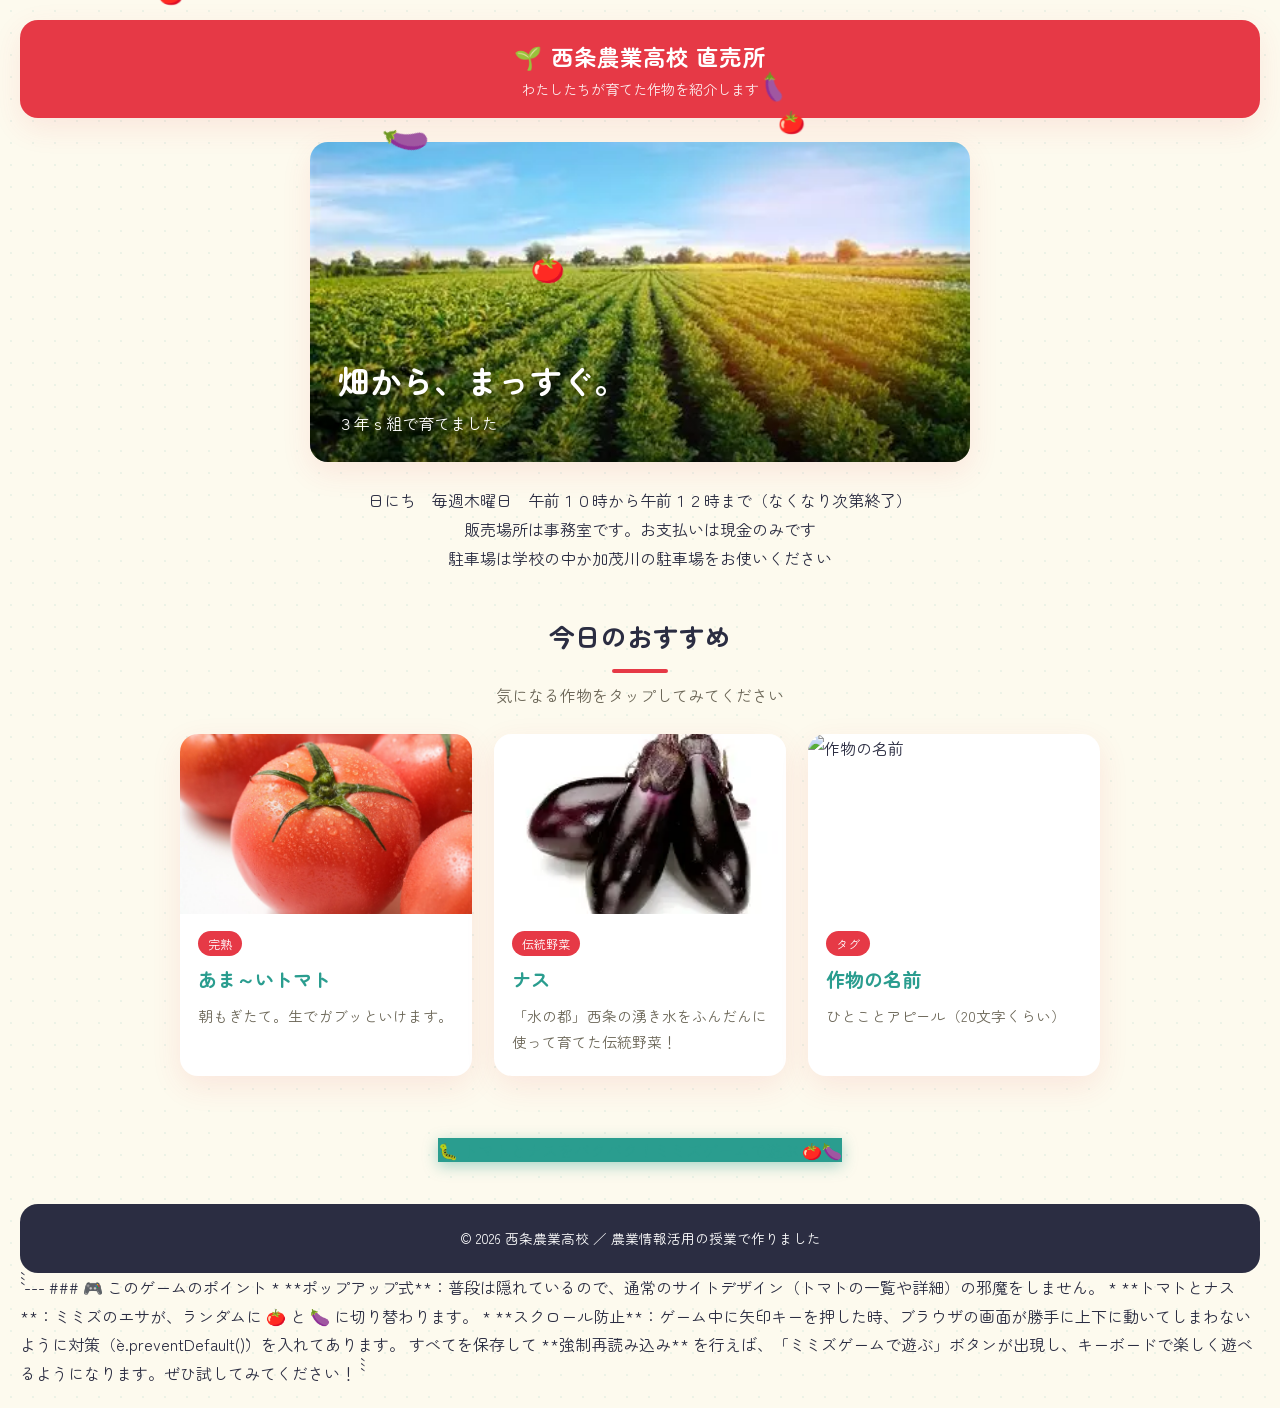
==== commit 94bb6d2a: "Update index.html" ====
--- a/index.html
+++ b/index.html
@@ -90,10 +90,10 @@
 </div>
 
        <div class="center-text" style="margin: 40px 0;">
-        <a href="game.html" class="btn" style="background-color: var(--accent-color); box-shadow: 0 4px 15px rgba(42, 157, 143, 0.4); text-decoration: none;">
-            🐛 野菜パクパク！ミミズゲームを別画面で開く
-        </a>
-    </div>
+    <a href="game.html" class="btn" style="background-color: var(--accent-color); box-shadow: 0 4px 15px rgba(42, 157, 143, 0.4); text-decoration: none;">
+        🐛 トマトとナスをパクパク！ミミズゲームで遊ぶ 🍅🍆
+    </a>
+</div>
 
   </main>
 
